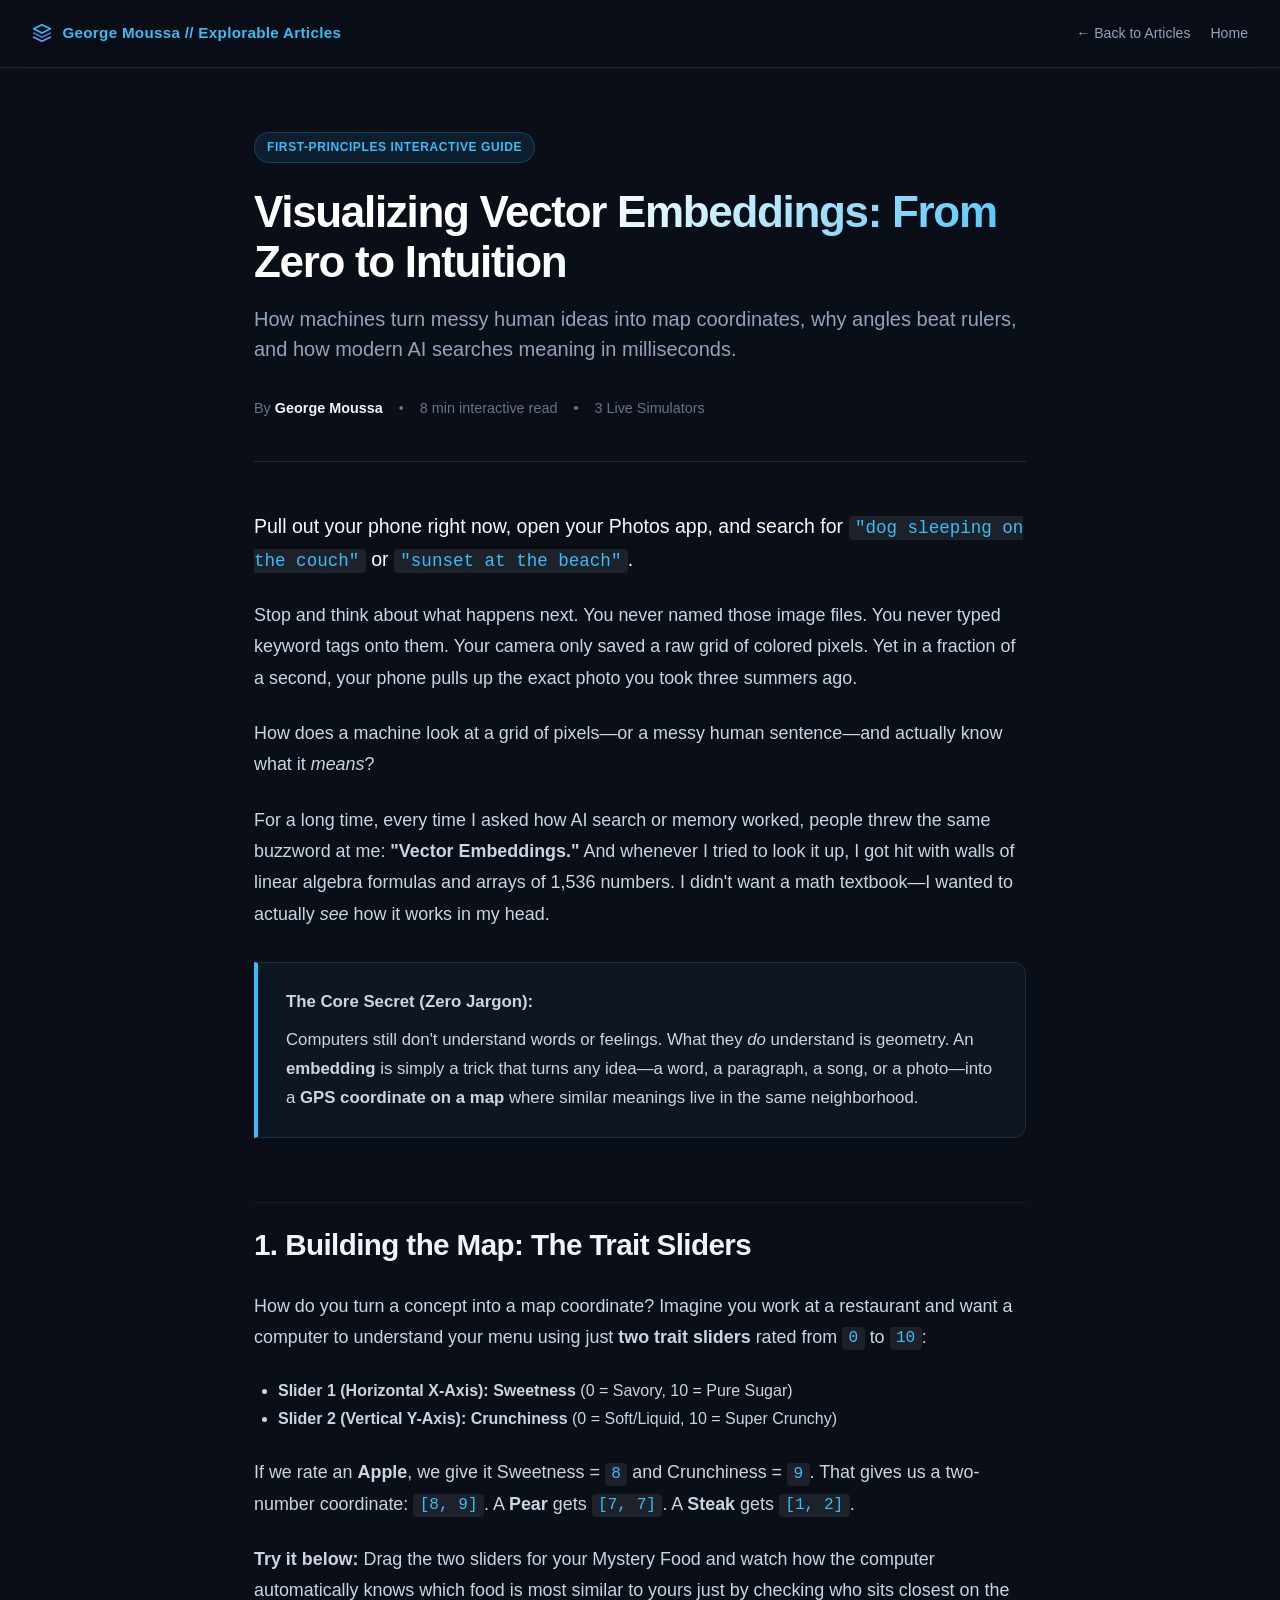
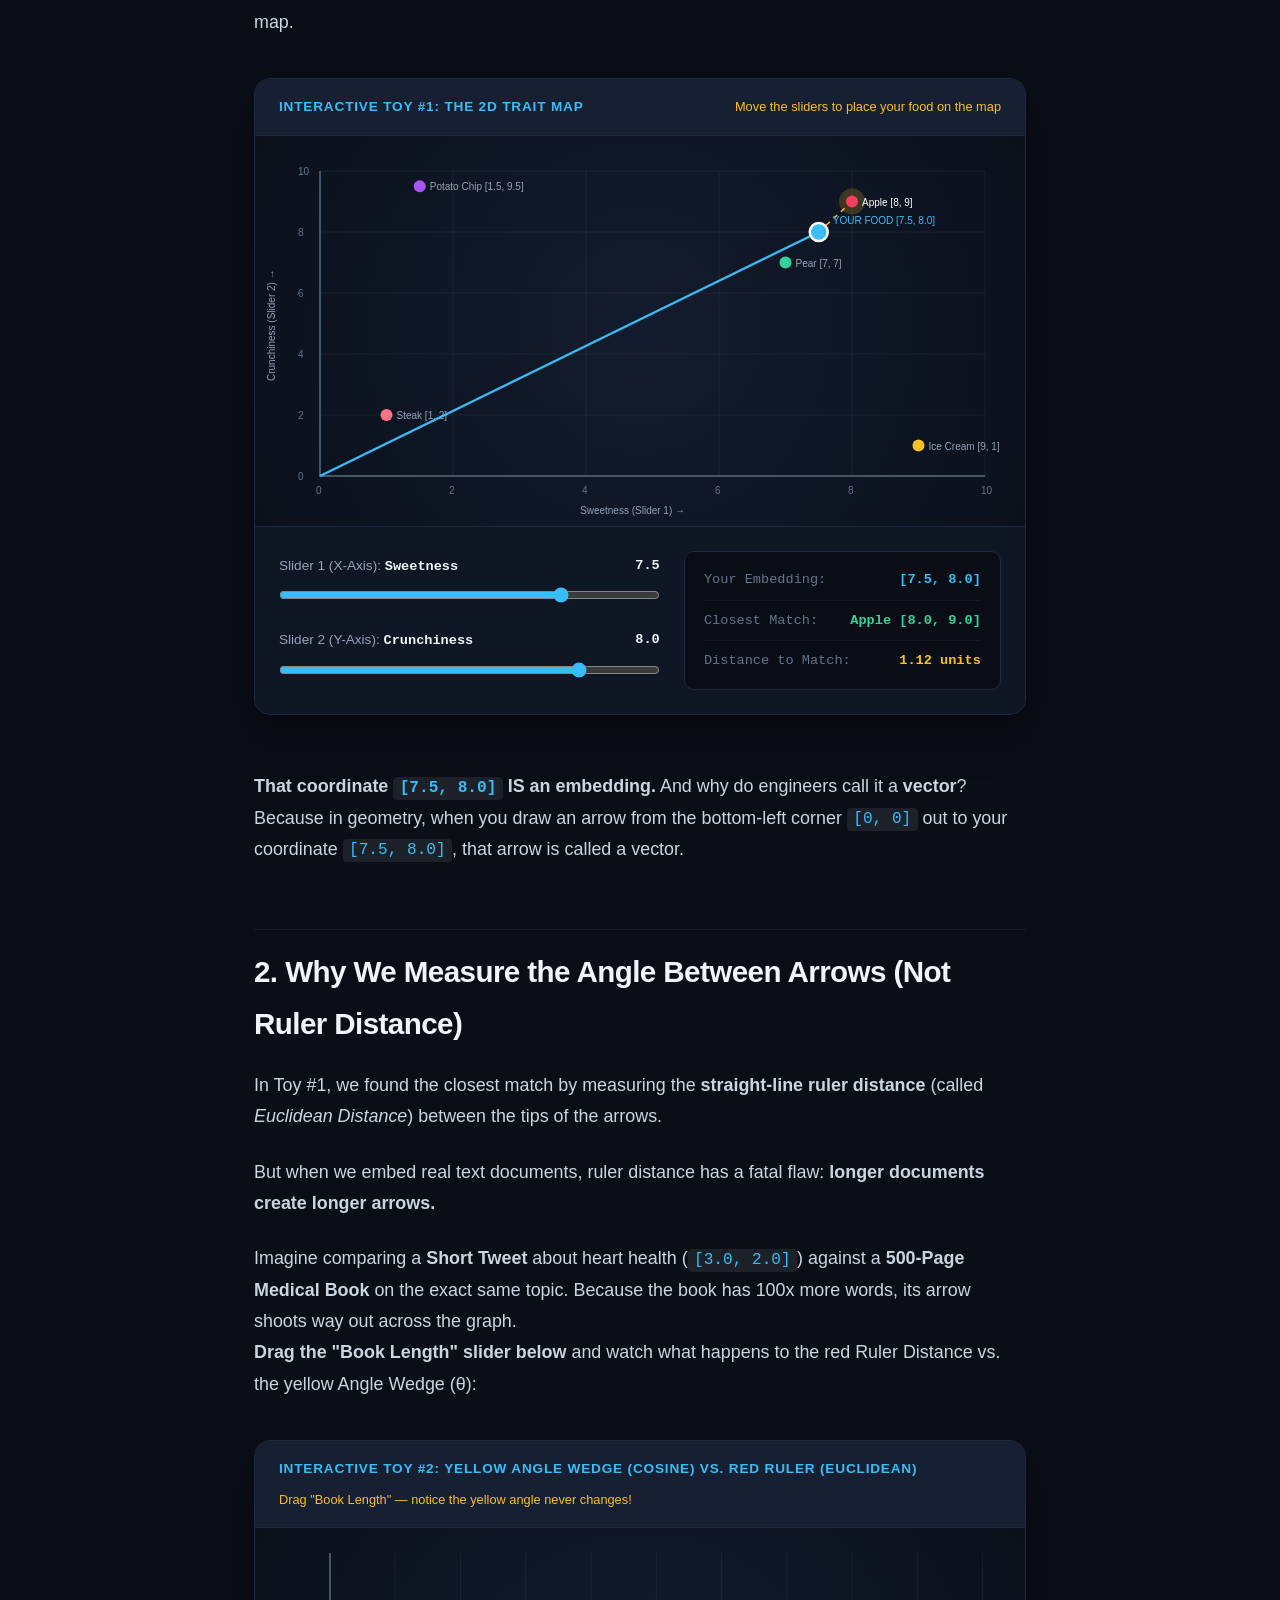
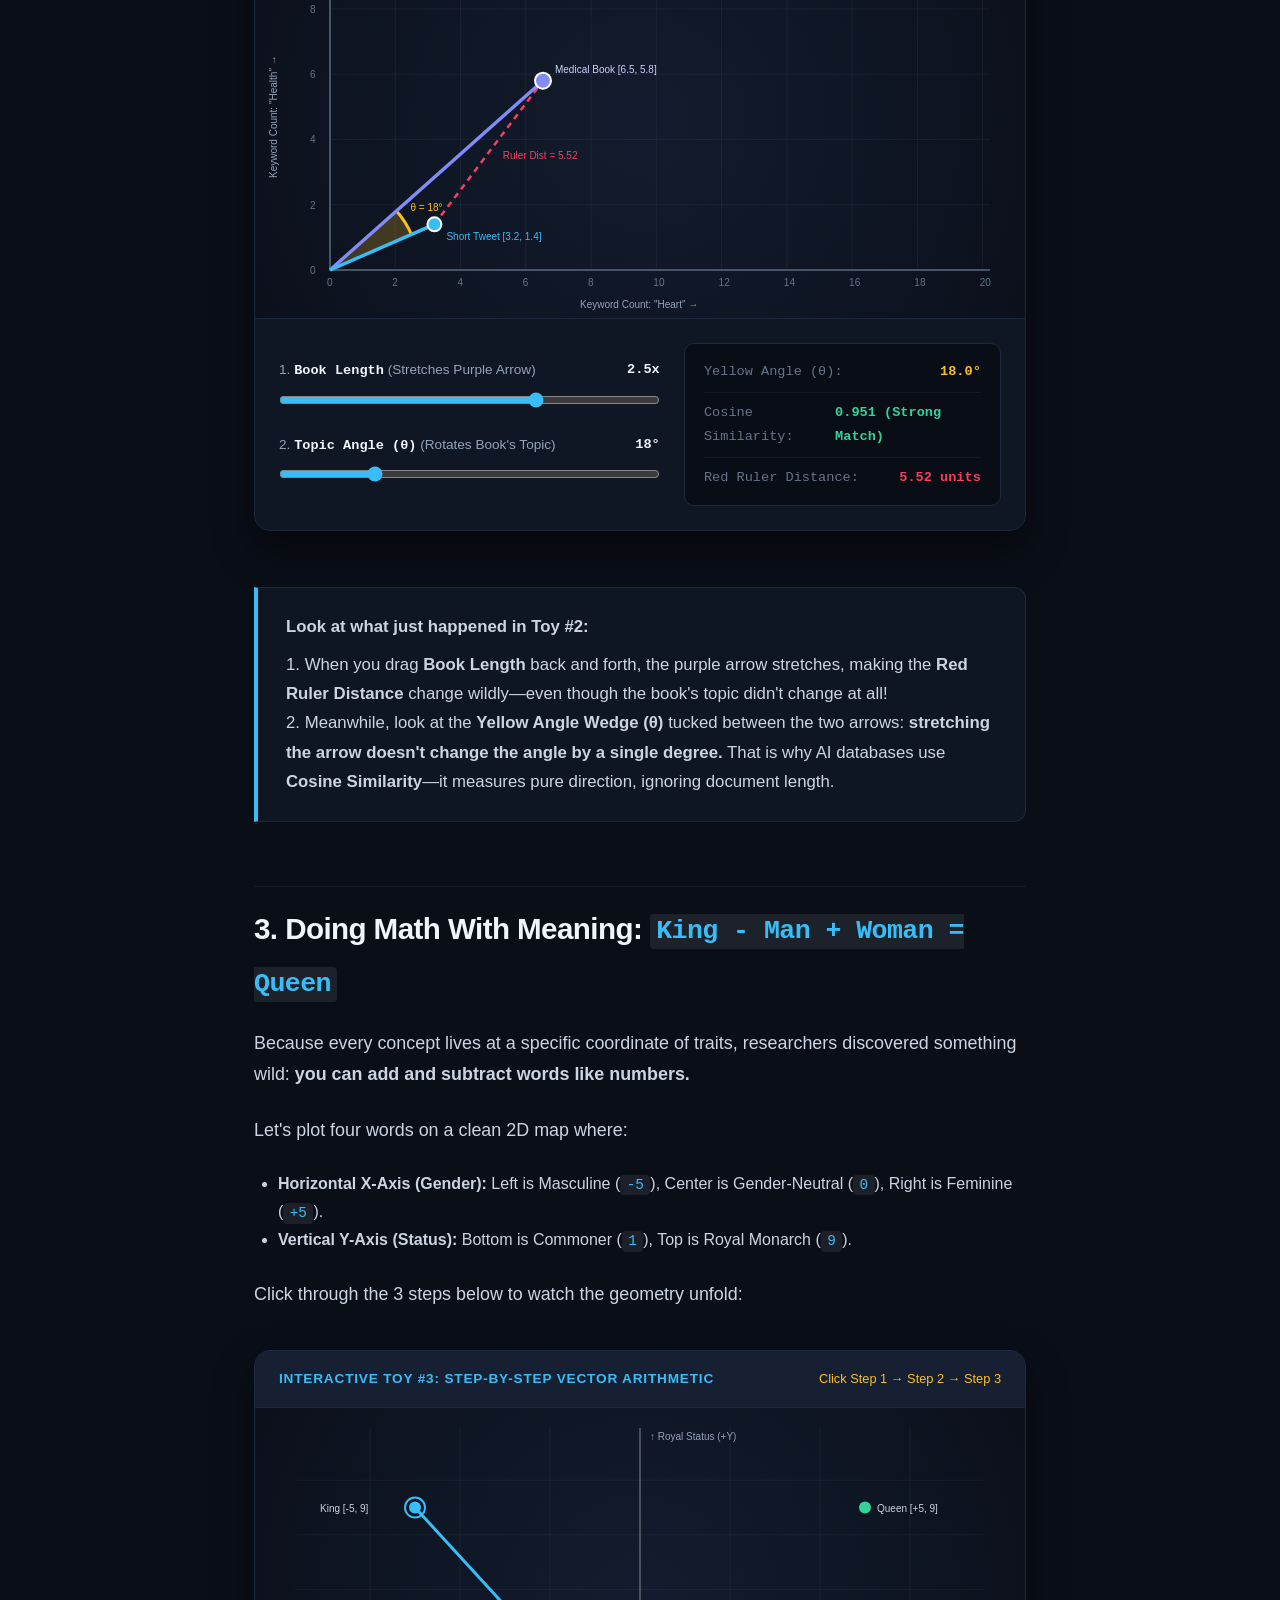
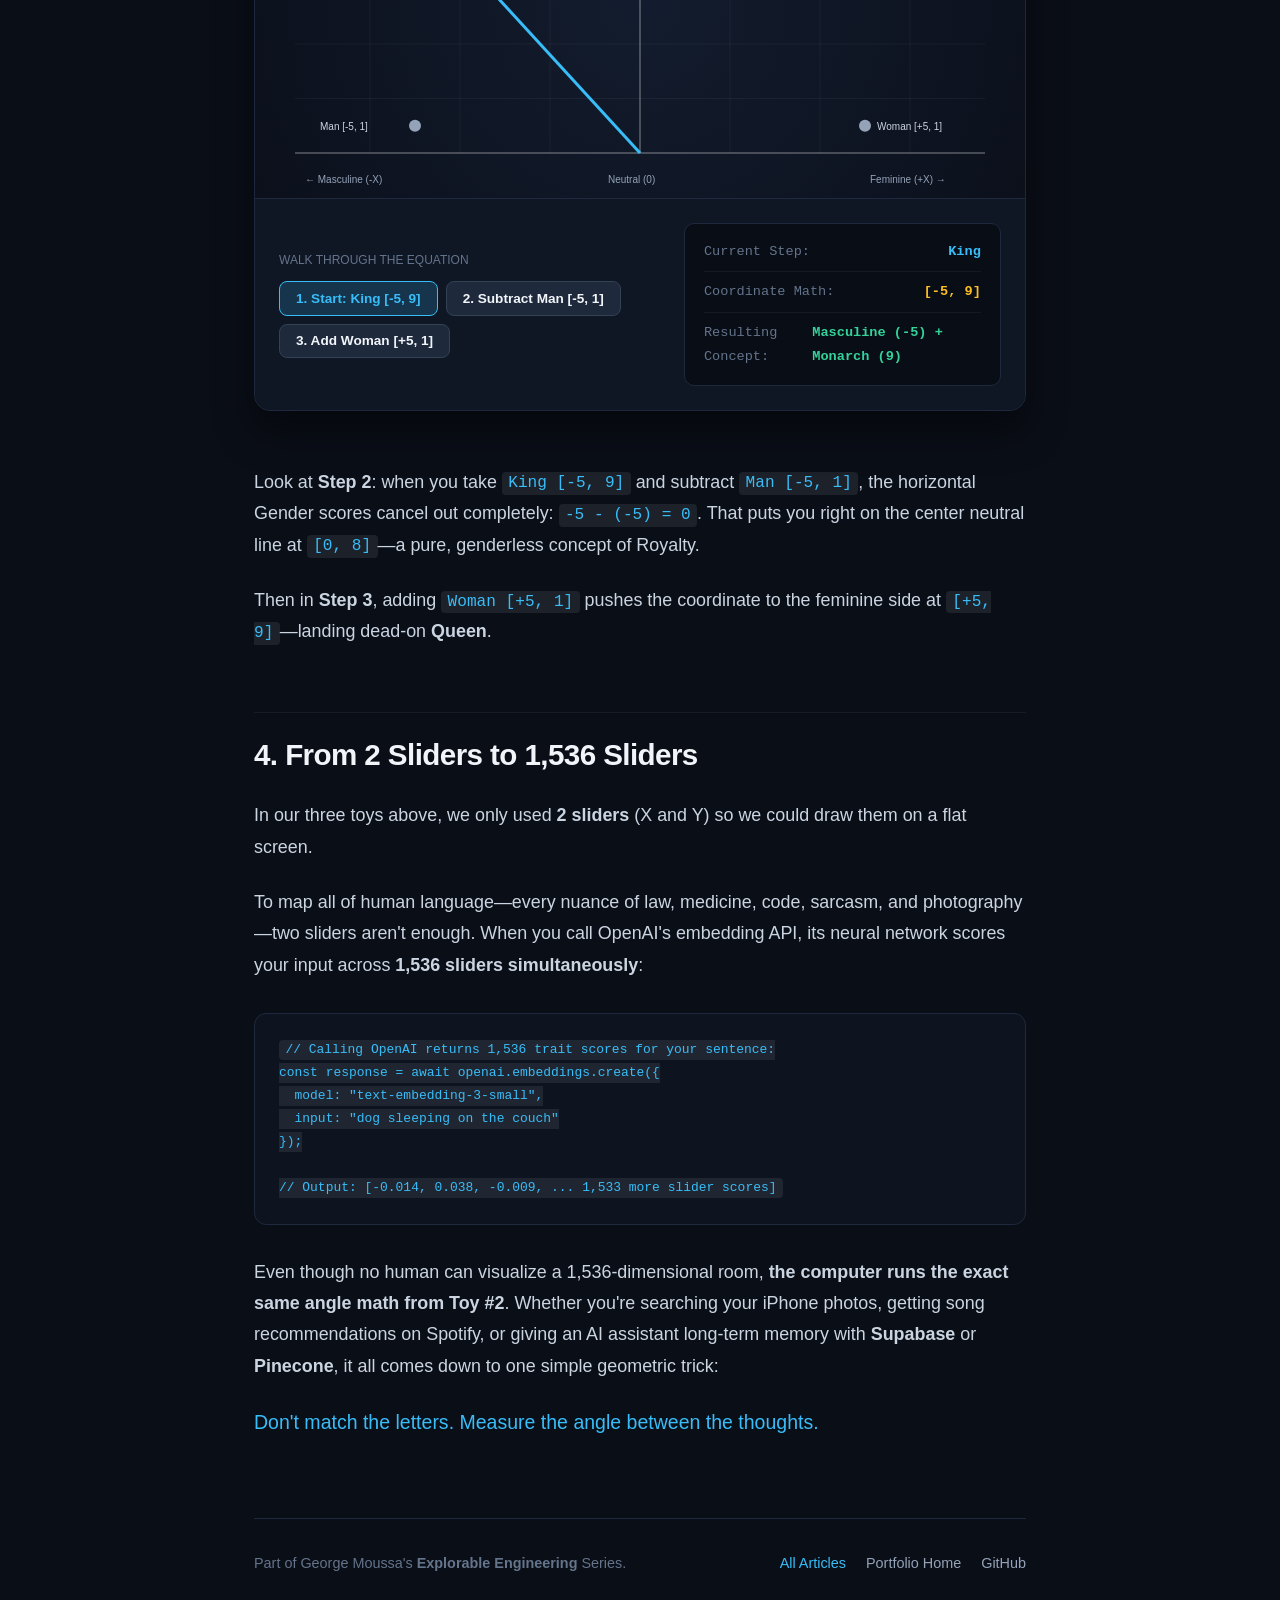
==== articles/index.html @ f3c9e85a "feat: publish flagship Visualizing Vector Embeddings interactive guide under articles" ====
<!DOCTYPE html>
<html lang="en">
<head>
  <meta charset="UTF-8">
  <meta http-equiv="refresh" content="0; url=vector_embeddings_guide.html">
  <link rel="canonical" href="https://gogmoussa.github.io/articles/vector_embeddings_guide.html">
  <title>Redirecting to Visualizing Vector Embeddings...</title>
</head>
<body style="background: #0a0e17; color: #94a3b8; font-family: sans-serif; display: flex; align-items: center; justify-content: center; height: 100vh; margin: 0;">
  <p>Redirecting to <a href="vector_embeddings_guide.html" style="color: #38bdf8;">Visualizing Vector Embeddings: From Zero to Intuition</a>...</p>
</body>
</html>
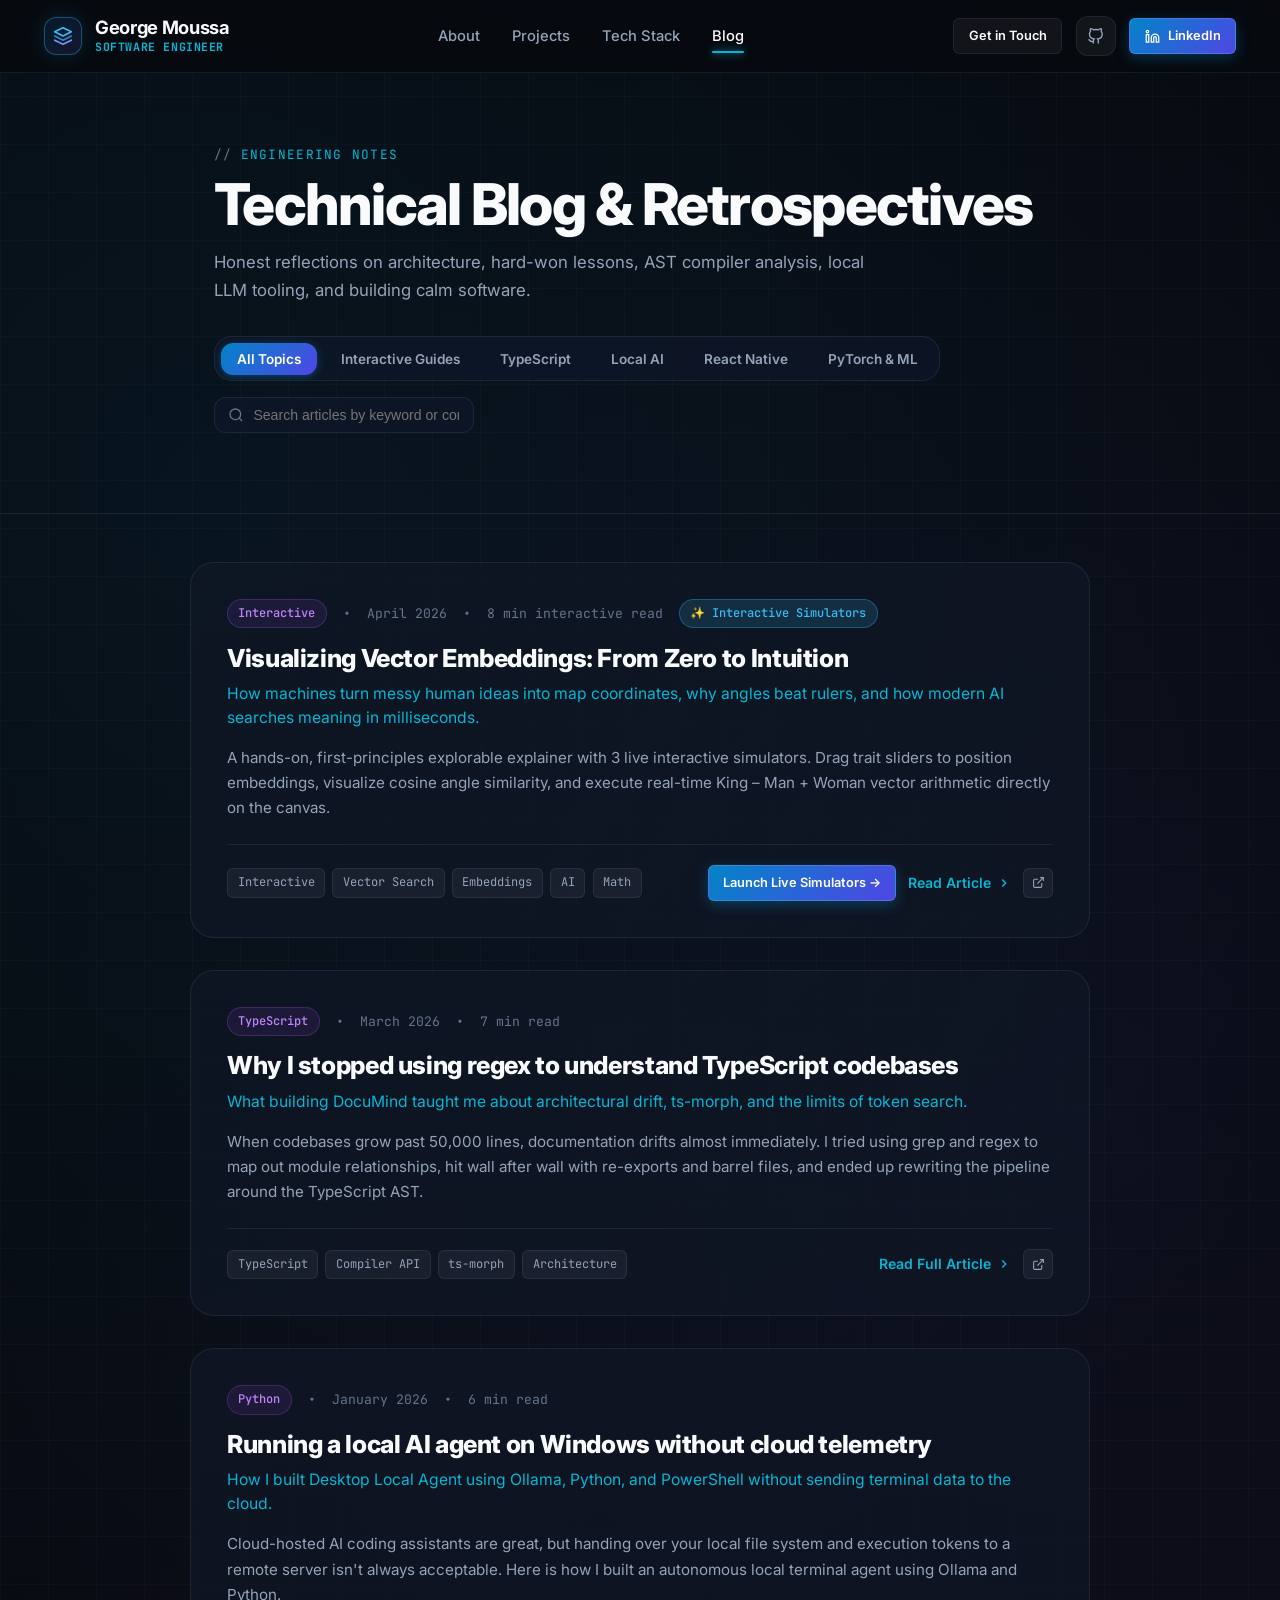
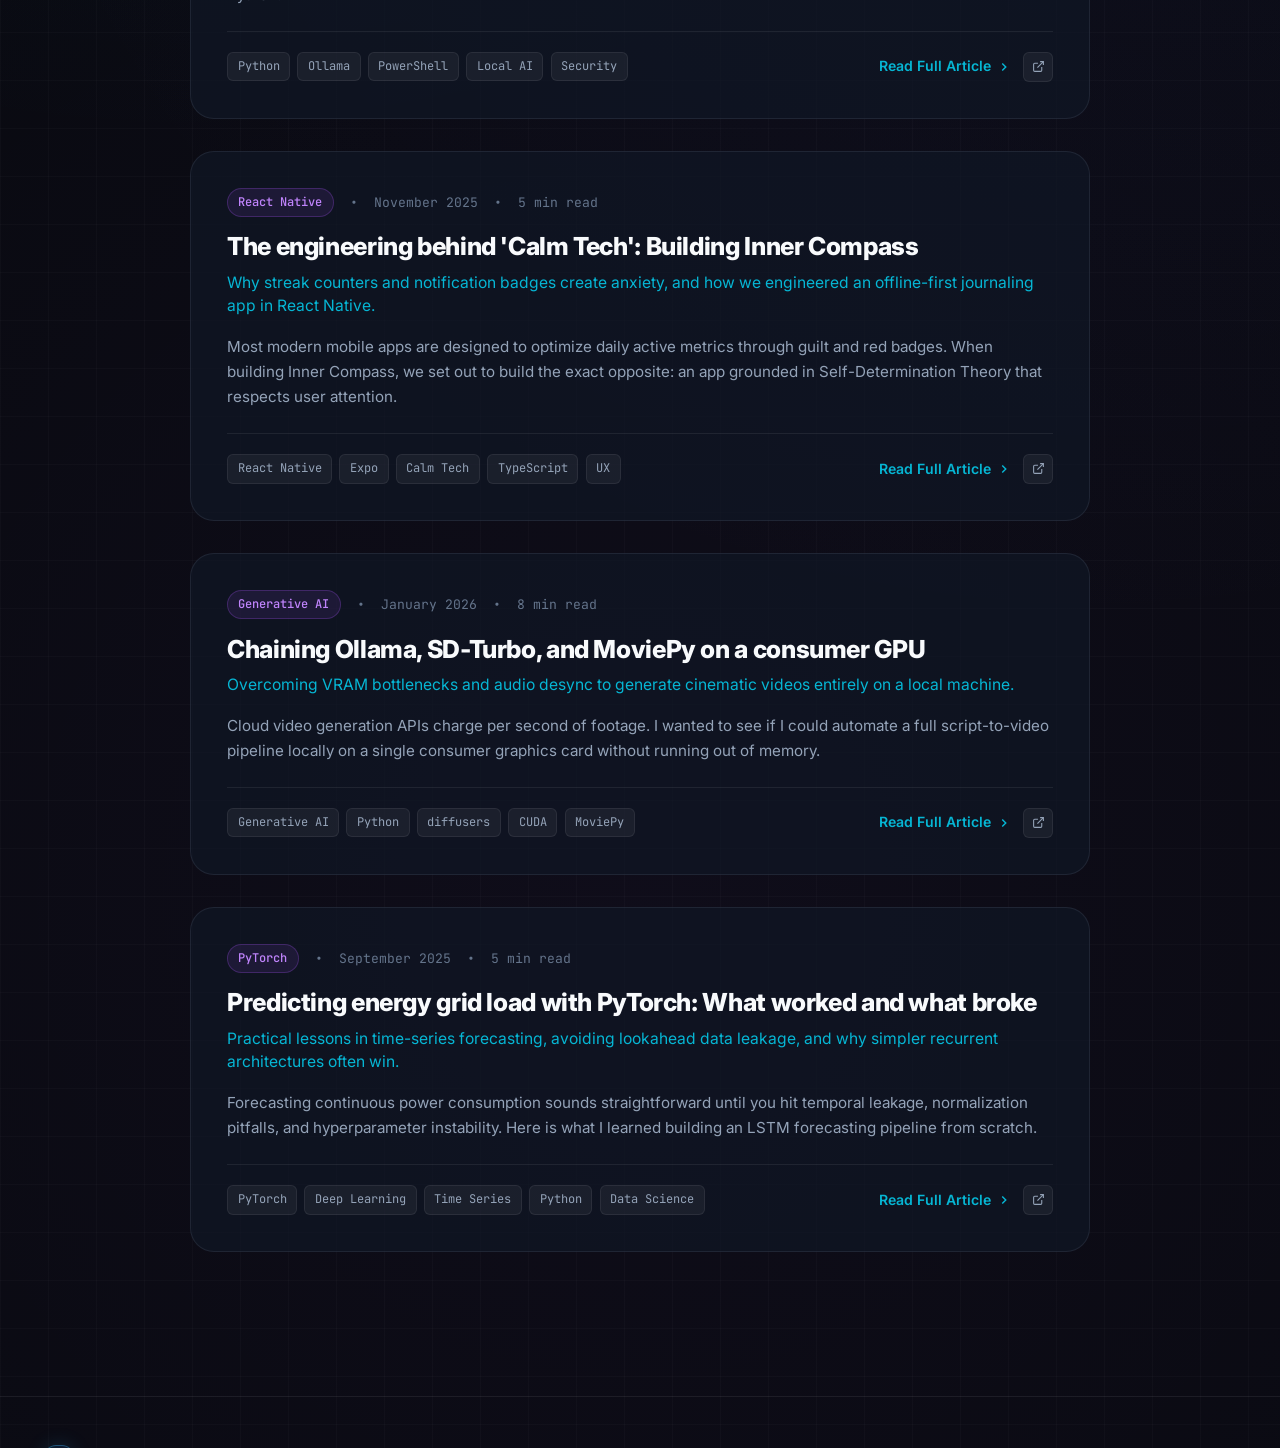
==== commit 51bad77b: "feat: publish standalone permalink pages under articles for all technical write-ups" ====
--- a/articles/index.html
+++ b/articles/index.html
@@ -2,11 +2,11 @@
 <html lang="en">
 <head>
   <meta charset="UTF-8">
-  <meta http-equiv="refresh" content="0; url=vector_embeddings_guide.html">
-  <link rel="canonical" href="https://gogmoussa.github.io/articles/vector_embeddings_guide.html">
-  <title>Redirecting to Visualizing Vector Embeddings...</title>
+  <meta http-equiv="refresh" content="0; url=../blog.html">
+  <link rel="canonical" href="https://gogmoussa.github.io/blog.html">
+  <title>Redirecting to Articles...</title>
 </head>
 <body style="background: #0a0e17; color: #94a3b8; font-family: sans-serif; display: flex; align-items: center; justify-content: center; height: 100vh; margin: 0;">
-  <p>Redirecting to <a href="vector_embeddings_guide.html" style="color: #38bdf8;">Visualizing Vector Embeddings: From Zero to Intuition</a>...</p>
+  <p>Redirecting to <a href="../blog.html" style="color: #38bdf8;">George Moussa's Articles</a>...</p>
 </body>
 </html>
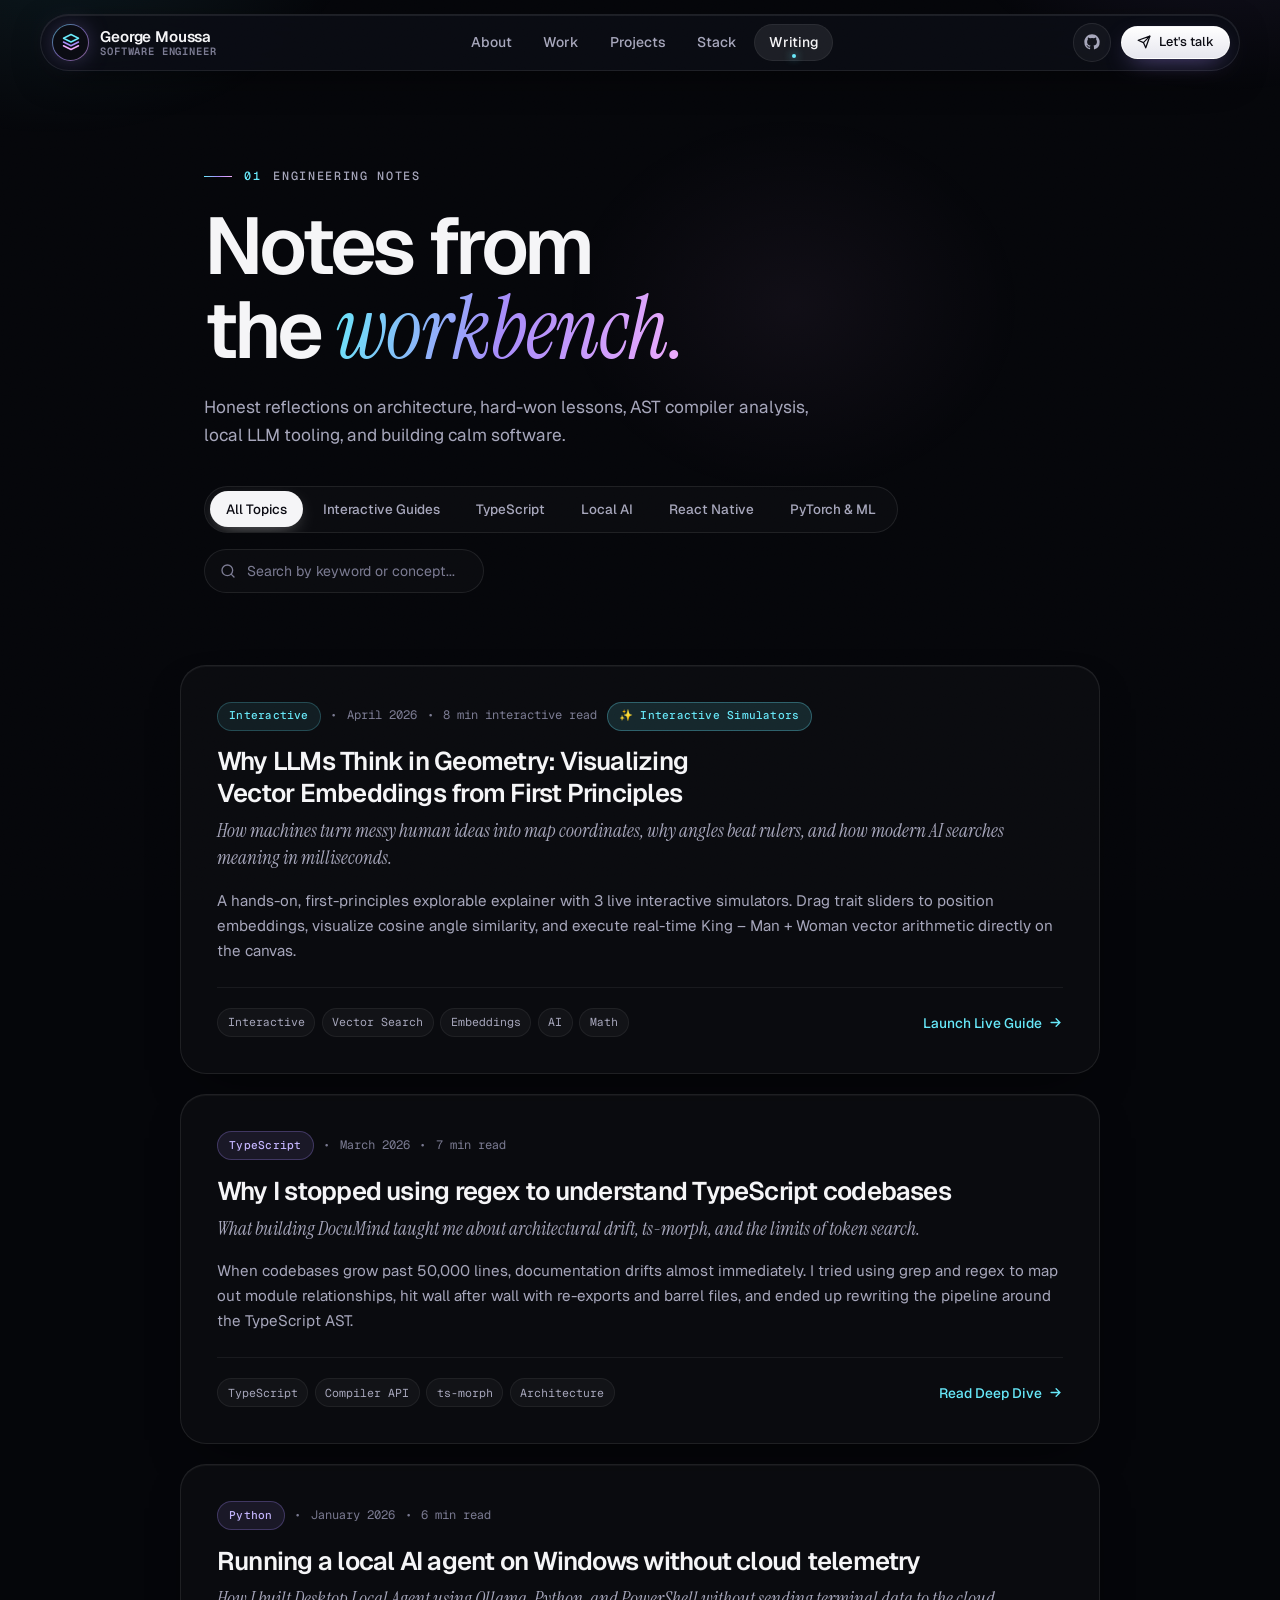
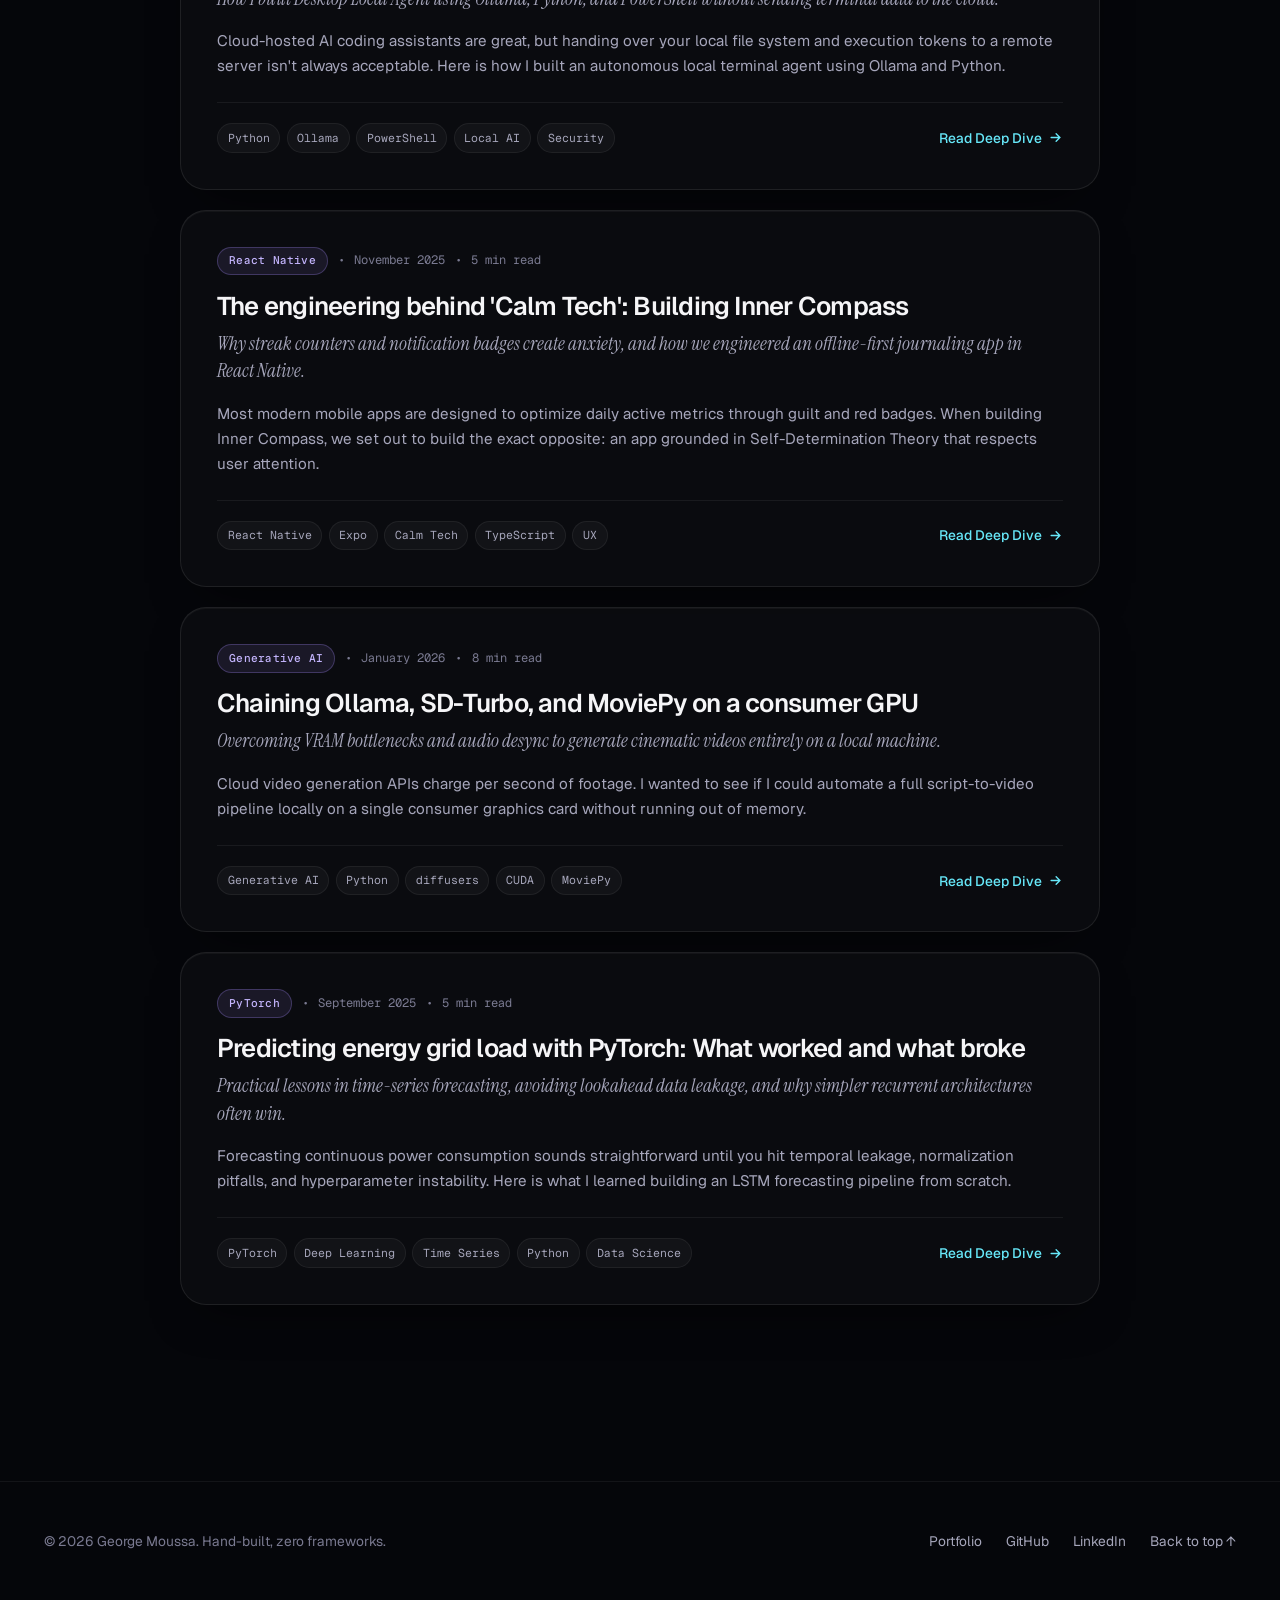
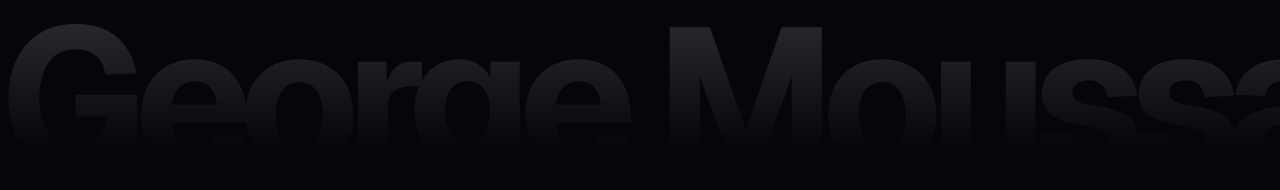
==== commit 74bc834e: "Redesign blog, 404, navigation, and technical article templates with Aurora Noir styling" ====
--- a/articles/index.html
+++ b/articles/index.html
@@ -6,7 +6,7 @@
   <link rel="canonical" href="https://gogmoussa.github.io/blog.html">
   <title>Redirecting to Articles...</title>
 </head>
-<body style="background: #0a0e17; color: #94a3b8; font-family: sans-serif; display: flex; align-items: center; justify-content: center; height: 100vh; margin: 0;">
+<body style="background: #05060a; color: #94a3b8; font-family: sans-serif; display: flex; align-items: center; justify-content: center; height: 100vh; margin: 0;">
   <p>Redirecting to <a href="../blog.html" style="color: #38bdf8;">George Moussa's Articles</a>...</p>
 </body>
 </html>
